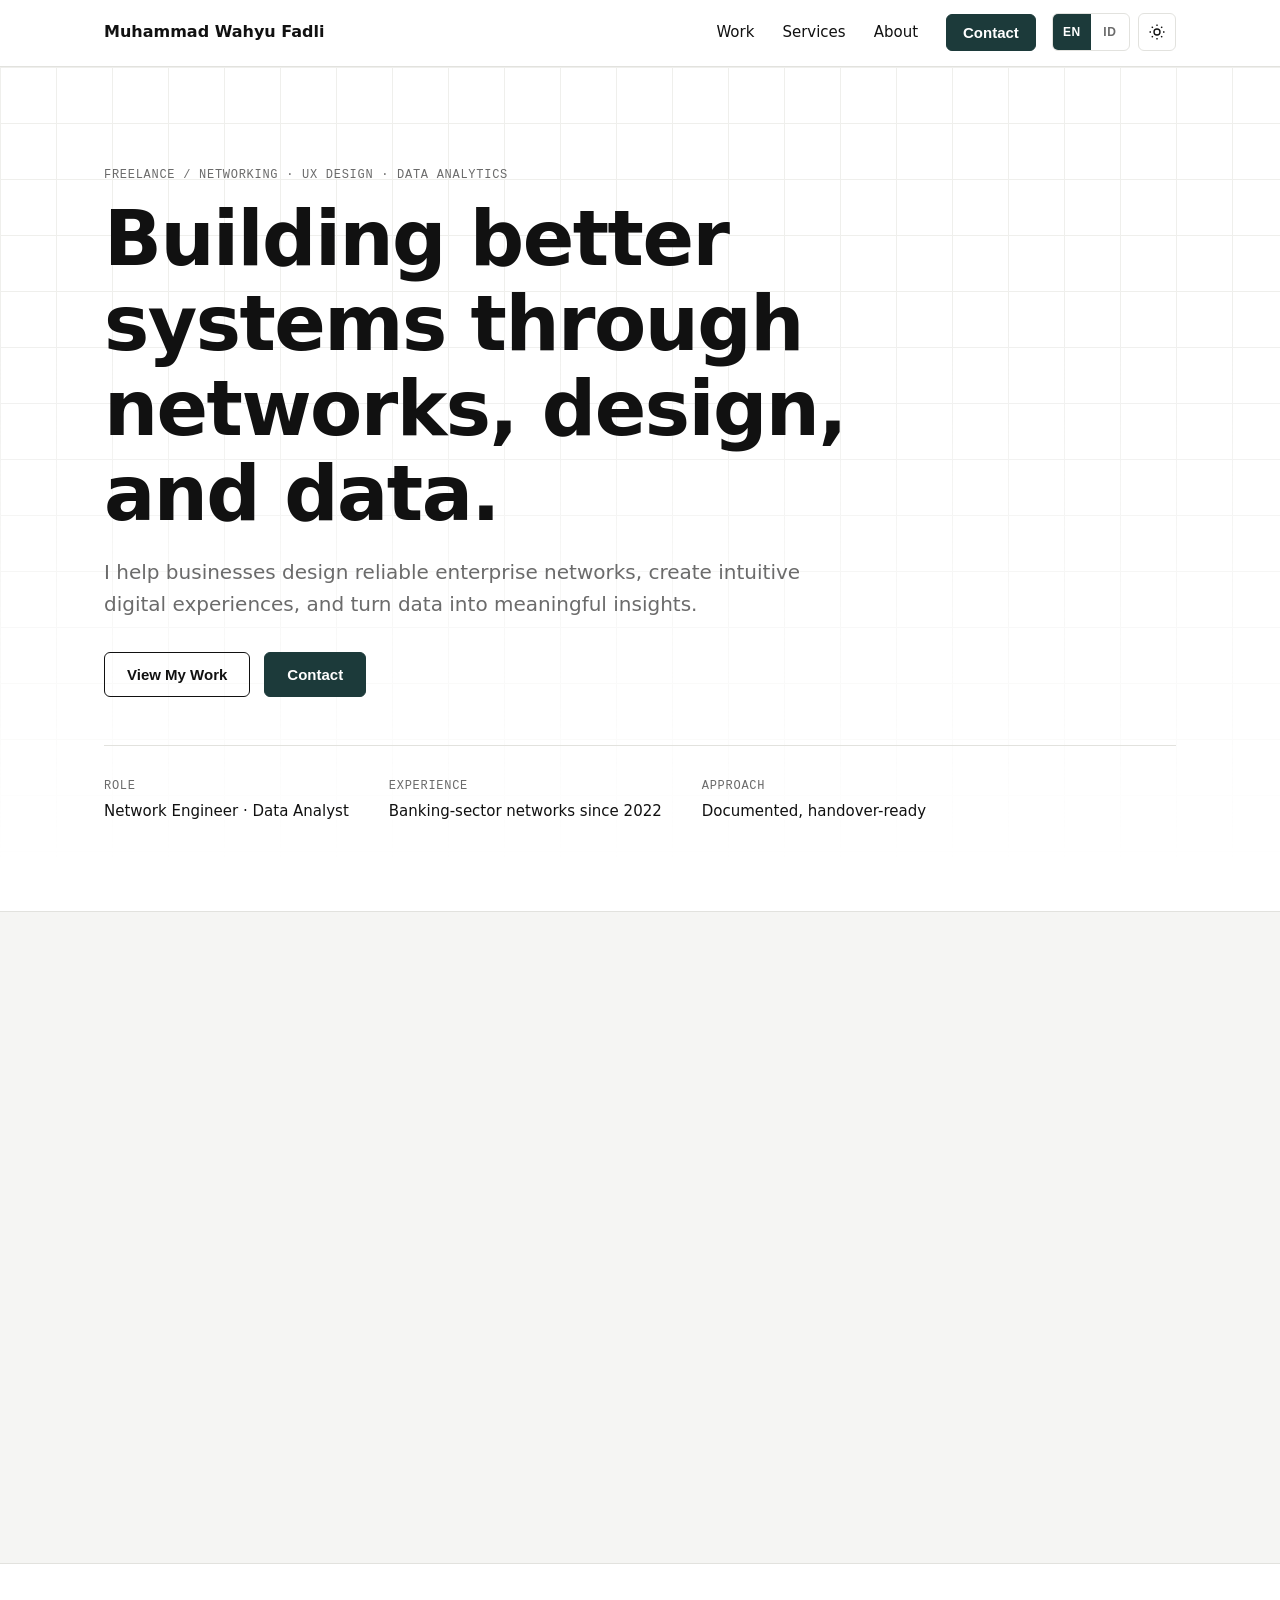
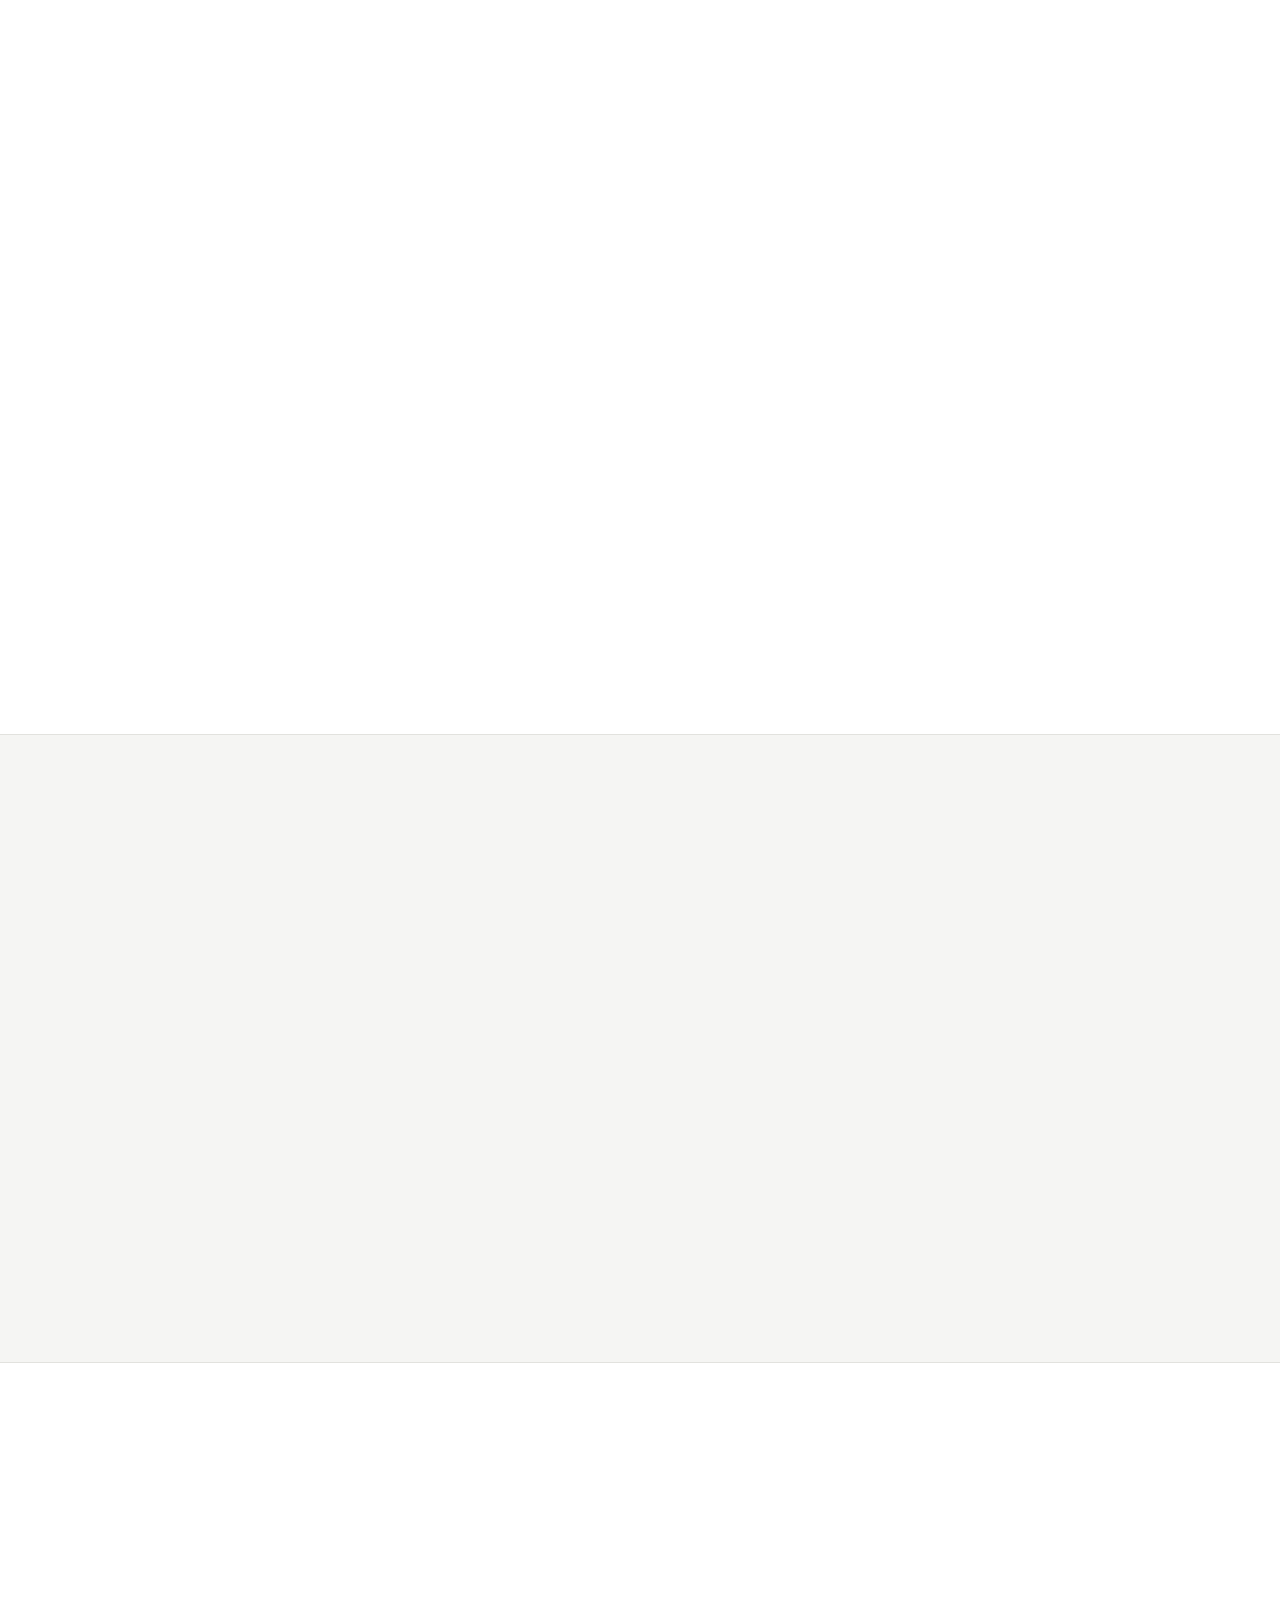
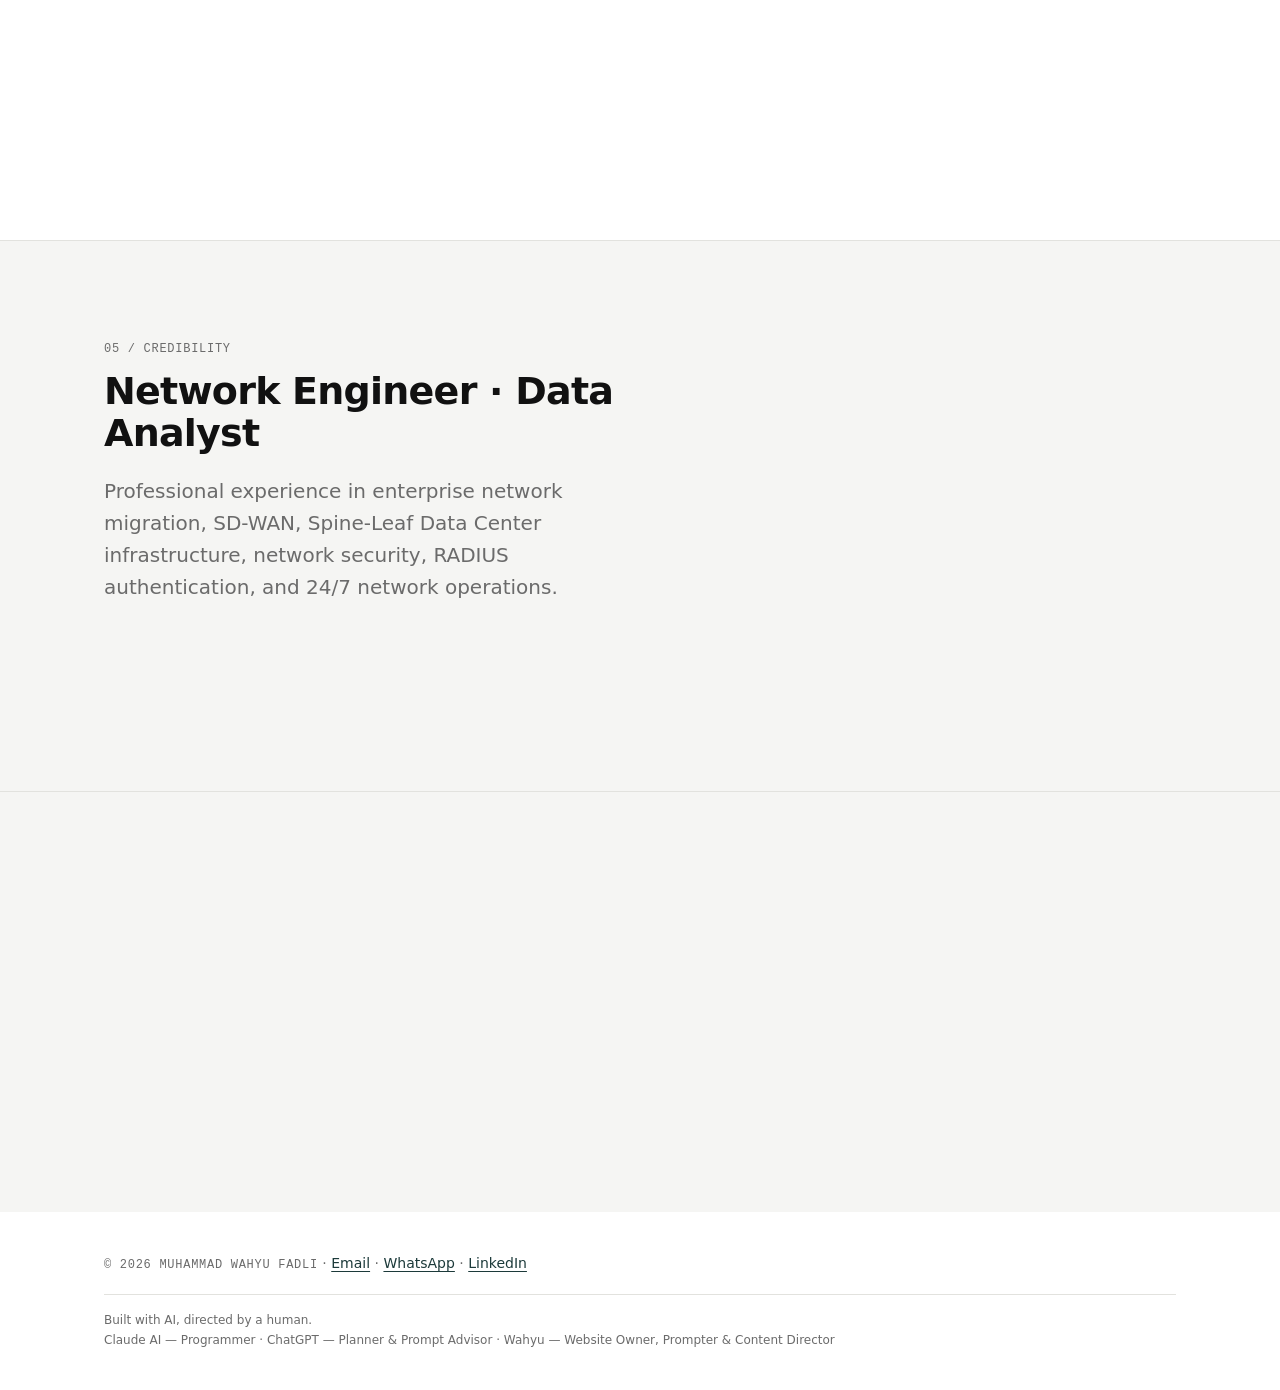
==== index.html @ 570cdfae "Initial" ====
<!DOCTYPE html>
<html lang="en">
<head>
<meta charset="utf-8">
<meta name="viewport" content="width=device-width, initial-scale=1, viewport-fit=cover">
<meta http-equiv="Content-Security-Policy" content="default-src 'none'; style-src 'self' https://fonts.googleapis.com; font-src https://fonts.gstatic.com; script-src 'self'; img-src 'self' data:; connect-src 'none'; frame-src 'none'; object-src 'none'; base-uri 'none'; form-action mailto:; upgrade-insecure-requests">
<meta name="referrer" content="strict-origin-when-cross-origin">
<title>Muhammad Wahyu Fadli — Networks, Design, Data</title>
<meta name="description" content="Freelance Network Engineer, UX designer and data analyst. Enterprise network design and migration, UX audits and research, data cleaning and visualization.">
<link rel="canonical" href="https://www.example.com/">
<meta property="og:type" content="website"><meta property="og:site_name" content="Muhammad Wahyu Fadli"><meta property="og:title" content="Muhammad Wahyu Fadli — Networks, Design, Data"><meta property="og:description" content="Freelance Network Engineer, UX designer and data analyst. Enterprise network design and migration, UX audits and research, data cleaning and visualization."><meta property="og:url" content="https://www.example.com/">
<meta name="twitter:card" content="summary">
<link rel="icon" href="assets/favicon.svg" type="image/svg+xml">
<script src="js/boot.js"></script>
<link rel="preconnect" href="https://fonts.gstatic.com" crossorigin>
<link href="https://fonts.googleapis.com/css2?family=Inter:wght@400;500;600;700&amp;display=swap" rel="stylesheet">
<link rel="stylesheet" href="css/styles.css">
<script defer src="js/config.js"></script>
<script defer src="i18n/id.js"></script>
<script defer src="js/modules/i18n.js"></script>
<script defer src="js/modules/theme.js"></script>
<script defer src="js/modules/nav.js"></script>
<script defer src="js/modules/reveal.js"></script>
<script defer src="js/modules/contact-form.js"></script>
<script defer src="js/modules/certificates.js"></script>
<script defer src="js/main.js"></script><script type="application/ld+json">{"@context": "https://schema.org", "@type": "Person", "name": "Muhammad Wahyu Fadli", "jobTitle": "Network Engineer", "email": "mailto:mwahyuf94@gmail.com", "sameAs": ["https://www.linkedin.com/in/mwahyuf"], "url": "https://www.example.com/"}</script>
</head>
<body data-page="home" data-title="">
<a class="skip" href="#main">Skip to content</a>
<header><div class="wrap bar">
<a class="logo" href="index.html">Muhammad Wahyu Fadli</a>
<nav aria-label="Main"><button class="menu" aria-expanded="false" aria-controls="nl">Menu</button>
<ul id="nl"><li><a href="work.html">Work</a></li><li><a href="services.html">Services</a></li><li><a href="about.html">About</a></li><li><a class="btn" href="contact.html">Contact</a></li></ul></nav><div class="ctl"><div class="lang" role="group" aria-label="Change language"><button type="button" data-l="en" lang="en" aria-label="English">EN</button><button type="button" data-l="id" lang="id" aria-label="Bahasa Indonesia">ID</button></div><button type="button" class="thm" id="thm" aria-label="Switch to dark mode"><svg class="sun" viewBox="0 0 24 24" fill="none" stroke="currentColor" stroke-width="1.8" aria-hidden="true"><circle cx="12" cy="12" r="4"/><path d="M12 2v2M12 20v2M2 12h2M20 12h2M5 5l1.5 1.5M17.5 17.5 19 19M5 19l1.5-1.5M17.5 6.5 19 5"/></svg><svg class="moon" viewBox="0 0 24 24" fill="none" stroke="currentColor" stroke-width="1.8" aria-hidden="true"><path d="M20 14.5A8 8 0 0 1 9.5 4 8 8 0 1 0 20 14.5z"/></svg></button></div>
</div><div id="prog" aria-hidden="true"></div></header>
<main id="main" tabindex="-1">
<section class="gridbg"><div class="wrap">
<p class="mono">Freelance / Networking · UX Design · Data Analytics</p>
<h1 class="hero">Building better systems through networks, design, and data.</h1>
<p class="lead">I help businesses design reliable enterprise networks, create intuitive digital experiences, and turn data into meaningful insights.</p>
<div class="row"><a class="btn sec" href="work.html">View My Work</a><a class="btn" href="contact.html">Contact</a></div>
<ul class="facts"><li><span class="mono">Role</span>Network Engineer · Data Analyst</li><li><span class="mono">Experience</span>Banking-sector networks since 2022</li><li><span class="mono">Approach</span>Documented, handover-ready</li></ul>
</div></section>

<section class="alt"><div class="wrap">
<p class="mono">01 / The problems I solve</p><h2>Clear answers to technical problems</h2>
<div class="grid3">
<article class="card"><h3>"Our network is hard to trust or change."</h3><p>I design, assess and document enterprise networks so changes are planned, reversible and understood by your whole team.</p></article>
<article class="card"><h3>"Our users struggle with our product."</h3><p>I research how people actually use your site or app, then design clearer flows and pages that guide them to act.</p></article>
<article class="card"><h3>"We have data but no answers."</h3><p>I clean messy datasets, find the patterns and present them as visuals people can decide from.</p></article>
</div>
<p class="mono mt-32">Where they overlap: network performance analytics · monitoring dashboard UX · data visualization interfaces</p>
</div></section>

<section><div class="wrap">
<p class="mono">02 / Selected work</p><h2>Proof, explained step by step</h2>
<p class="lead">Each case study shows the problem, my process and the outcome, so you can judge how I think before we talk.</p>
<div class="grid3"><a class="card cs" href="project-dc-migration.html"><p class="mono">Network design · Migration planning</p><h3>Enterprise Data Center Migration</h3><p>Migration of a banking customer's traditional Data Center to a Spine-Leaf architecture, covering validation and rollback planning.</p><span class="more">Details</span></a><a class="card cs" href="project-sd-wan-migration.html"><p class="mono">SD-WAN · Routing</p><h3>WAN to SD-WAN Migration</h3><p>Network-side migration of a customer Head Office from a traditional WAN to an SD-WAN solution, coordinated with the service provider.</p><span class="more">Details</span></a><a class="card cs" href="project-social-network-analysis.html"><p class="mono">Data analytics · Data visualization</p><h3>Social Network Analysis of Twitter Data</h3><p>Analysis of Twitter interactions about fuel products (BBM) to identify relationships, network patterns and influential accounts.</p><span class="more">Details</span></a>
</div></div></section>

<section class="alt"><div class="wrap">
<p class="mono">03 / Services</p><h2>What you can hire me for</h2>
<div class="grid3">
<article class="card"><p class="mono">01 / Network &amp; Enterprise</p><svg class="viz" viewBox="0 0 64 44" fill="none" stroke="currentColor" stroke-width="1.5" aria-hidden="true"><path d="M12 10 32 22 52 10M12 34 32 22 52 34M12 10v24M52 10v24"/><circle class="n" cx="12" cy="10" r="4"/><circle class="n" cx="52" cy="10" r="4"/><circle class="n" cx="12" cy="34" r="4"/><circle class="n" cx="52" cy="34" r="4"/><circle class="n" cx="32" cy="22" r="5"/></svg><ul><li>Network Design</li><li>Network Assessment</li><li>Network Migration Planning</li><li>Enterprise Network Documentation</li></ul></article>
<article class="card"><p class="mono">02 / UX Design</p><svg class="viz" viewBox="0 0 64 44" fill="none" stroke="currentColor" stroke-width="1.5" aria-hidden="true"><rect x="6" y="4" width="52" height="36" rx="2"/><path d="M6 14h52M38 22h14M38 28h14M38 34h8"/><rect class="f" x="12" y="20" width="20" height="14"/></svg><ul><li>UX Research</li><li>UX Audit</li><li>Landing Page Design</li></ul></article>
<article class="card"><p class="mono">03 / Data Analytics</p><svg class="viz" viewBox="0 0 64 44" fill="none" stroke="currentColor" stroke-width="1.5" aria-hidden="true"><path d="M6 40h52"/><rect class="b" x="10" y="22" width="9" height="18"/><rect class="b" x="24" y="10" width="9" height="30"/><rect class="b" x="38" y="16" width="9" height="24"/></svg><ul><li>Data Cleaning</li><li>Exploratory Data Analysis</li><li>Data Visualization</li></ul></article>
</div>
<div class="row"><a class="btn sec" href="services.html">See deliverables for each</a></div>
</div></section>

<section><div class="wrap">
<p class="mono">04 / How we work together</p><h2>A simple, predictable process</h2>
<ol class="proc">
<li><span class="mono">Step 1</span><h3>Discover</h3><p>A short conversation about your goal, constraints and timeline.</p></li>
<li><span class="mono">Step 2</span><h3>Analyze</h3><p>I review your environment, users or data and name the real problem.</p></li>
<li><span class="mono">Step 3</span><h3>Design</h3><p>You get a clear proposal with reasoning, scope and deliverables.</p></li>
<li><span class="mono">Step 4</span><h3>Deliver</h3><p>I produce the work and walk you through it.</p></li>
<li><span class="mono">Step 5</span><h3>Hand over</h3><p>Everything is documented so your team can run it without me.</p></li>
</ol></div></section>

<section class="alt"><div class="wrap two">
<div><p class="mono">05 / Credibility</p><h2>Network Engineer · Data Analyst</h2>
<p class="lead">Professional experience in enterprise network migration, SD-WAN, Spine-Leaf Data Center infrastructure, network security, RADIUS authentication, and 24/7 network operations.</p>
<div class="row"><a class="btn sec" href="about.html">About me</a></div></div>
<dl><dt>Network Engineer</dt><dd>PT. Swadharma Duta Data · Nov 2022 – Present</dd>
<dt>Freelance Data Analyst</dt><dd>Social Network Analysis project · Oct 2022 – Jan 2023</dd>
<dt>Certifications</dt><dd>Cisco CCNA · MikroTik MTCNA (see About for verification links)</dd>
<dt>Highlights</dt><dd><span class="tag">SD-WAN</span><span class="tag">Spine-Leaf</span><span class="tag">Disaster Recovery</span><span class="tag">802.1X / RADIUS</span><span class="tag">MoP / CRF</span><span class="tag">Data Cleaning</span></dd></dl>
</div></section>

<section class="final"><div class="wrap">
<p class="mono">06 / Next step</p><h2>Let's build something useful.</h2>
<p class="lead">Have a project, problem, or idea? Tell me a little about it and I'll reply with next steps.</p>
<div class="row"><a class="btn" href="contact.html">Contact</a></div>
</div></section>
</main>

<footer><div class="wrap"><span class="mono">© 2026 Muhammad Wahyu Fadli</span> · <a href="mailto:mwahyuf94@gmail.com">Email</a> · <a href="https://wa.me/6281377826272" target="_blank" rel="noopener noreferrer">WhatsApp</a> · <a href="https://www.linkedin.com/in/mwahyuf" target="_blank" rel="noopener noreferrer">LinkedIn</a><div class="credit"><p class="credit-lead">Built with AI, directed by a human.</p><p><span>Claude AI — Programmer</span> · <span>ChatGPT — Planner &amp; Prompt Advisor</span> · <span>Wahyu — Website Owner, Prompter &amp; Content Director</span></p></div></div></footer>
</body>
</html>
---- css/styles.css ----
/* Design tokens (colors, themes) are the :root blocks at the top. Utilities and no-JS fallbacks are at the bottom. */
:root{--ink:#111;--bg:#fff;--alt:#F5F5F3;--mut:#6B6B6B;--acc:#1C3A3A;--line:#e2e2de;--acc-t:#fff;box-sizing:border-box;padding-top:env(safe-area-inset-top,0px);padding-bottom:env(safe-area-inset-bottom,0px)}
@media(prefers-color-scheme:dark){:root:not([data-theme="light"]){--ink:#f2f2ef;--bg:#111;--alt:#1a1a19;--mut:#a0a09b;--acc:#7fb3b0;--line:#2c2c2a;--acc-t:#111}}
:root[data-theme="dark"]{--ink:#f2f2ef;--bg:#111;--alt:#1a1a19;--mut:#a0a09b;--acc:#7fb3b0;--line:#2c2c2a;--acc-t:#111}
html{scroll-padding-top:env(safe-area-inset-top,0px);scroll-behavior:smooth}
*,*::before,*::after{box-sizing:border-box}
body{margin:0;background:var(--bg);color:var(--ink);font:400 17px/1.6 Inter,system-ui,-apple-system,"Segoe UI",sans-serif}
.mono{font:500 12px/1.4 ui-monospace,SFMono-Regular,Menlo,Consolas,monospace;letter-spacing:.06em;text-transform:uppercase;color:var(--mut)}
a{color:var(--acc);text-underline-offset:3px}
:focus-visible{outline:3px solid var(--acc);outline-offset:3px}
.skip{position:absolute;left:-999px;top:0;background:var(--ink);color:var(--bg);padding:8px 12px;z-index:9}
.skip:focus{left:8px}
.wrap{max-width:1120px;margin:0 auto;padding:0 24px}
header{position:sticky;top:env(safe-area-inset-top,0px);background:var(--bg);border-bottom:1px solid var(--line);z-index:5}
.bar{display:flex;align-items:center;justify-content:space-between;height:64px}
.logo{font-weight:600;color:var(--ink);text-decoration:none;font-size:16px}
nav ul{display:flex;gap:28px;align-items:center;list-style:none;margin:0;padding:0}
nav a{color:var(--ink);text-decoration:none;font-size:15px;padding:6px 0;border-bottom:2px solid transparent}
nav a:hover{color:var(--acc)}
nav a[aria-current=page]{border-color:var(--acc);color:var(--acc);font-weight:600}
.menu{display:none;background:none;border:1px solid var(--line);color:var(--ink);padding:8px 14px;font:inherit;font-size:14px;border-radius:6px;cursor:pointer}
.btn{display:inline-flex;gap:10px;align-items:center;background:var(--acc);color:var(--acc-t);border:1px solid var(--acc);padding:13px 22px;font:600 15px Inter,sans-serif;text-decoration:none;border-radius:6px;cursor:pointer}

.btn span{transition:transform .2s}
.btn:hover span{transform:translateX(4px)}
.btn.sec{background:none;color:var(--ink);border-color:var(--ink)}
nav .btn{color:var(--acc-t);padding:9px 16px;border-bottom:1px solid var(--acc)}
section{padding:88px 0;border-bottom:1px solid var(--line)}
.alt{background:var(--alt)}
h1,h2,h3{line-height:1.12;letter-spacing:-.02em;margin:0 0 20px;font-weight:600}
.hero{font-size:clamp(40px,7vw,76px);max-width:15ch}
h1{font-size:clamp(34px,5vw,52px)}
h2{font-size:clamp(28px,3.6vw,38px)}
h3{font-size:clamp(21px,2.4vw,26px)}
.lead{font-size:clamp(17px,2vw,20px);color:var(--mut);max-width:58ch}
.row{display:flex;gap:14px;flex-wrap:wrap;margin-top:32px}
.grid3{display:grid;grid-template-columns:repeat(3,1fr);gap:24px;margin-top:40px}
.card{border:1px solid var(--line);background:var(--bg);padding:28px;border-radius:4px;transition:border-color .2s}
.card:hover{border-color:var(--acc)}
.card ul{padding-left:18px;margin:14px 0}
.tag{display:inline-block;border:1px solid var(--acc);color:var(--acc);font-size:12px;padding:2px 9px;border-radius:99px;margin:0 6px 6px 0}
.ph{border:1px dashed var(--mut);color:var(--mut);padding:2px 8px;font-size:12px;border-radius:3px}

details{border-top:1px solid var(--line);padding:22px 0}
details:last-of-type{border-bottom:1px solid var(--line)}
summary{cursor:pointer;list-style:none;display:flex;justify-content:space-between;gap:16px;align-items:baseline;font-size:22px;font-weight:600}
summary::after{content:"+";font-weight:400}
details[open] summary::after{content:"–"}
.steps{display:flex;flex-wrap:wrap;gap:8px;margin:18px 0}
.steps li{list-style:none;border:1px solid var(--line);padding:6px 12px;font-size:14px;border-radius:4px}
.two{display:grid;grid-template-columns:1fr 1fr;gap:48px}
dl{margin:0}
dt{font-weight:600;margin-top:18px}
dd{margin:4px 0 0;color:var(--mut)}
label{display:block;font-weight:600;font-size:15px;margin:22px 0 6px}
input,select,textarea{width:100%;font:inherit;padding:12px;background:var(--bg);color:var(--ink);border:1px solid var(--mut);border-radius:6px}
textarea{min-height:150px;resize:vertical}
.err{color:#b3261e;font-size:14px;margin-top:6px;min-height:0}
:root[data-theme="dark"] .err{color:#ff8a80}
@media(prefers-color-scheme:dark){:root:not([data-theme="light"]) .err{color:#ff8a80}}
input[aria-invalid=true],select[aria-invalid=true],textarea[aria-invalid=true]{border-color:#b3261e;border-width:2px}
.hp{position:absolute;left:-9999px}
footer{padding:40px 0;color:var(--mut);font-size:14px}
@media(max-width:820px){.grid3,.two{grid-template-columns:1fr;gap:20px}
section{padding:56px 0}
.menu{display:block}
nav ul{display:none;position:absolute;left:0;right:0;top:64px;background:var(--bg);flex-direction:column;align-items:flex-start;padding:16px 24px 24px;border-bottom:1px solid var(--line);gap:16px}
nav ul.open{display:flex}}
@media(prefers-reduced-motion:reduce){*{transition:none!important;scroll-behavior:auto!important}}
.facts{display:flex;gap:40px;flex-wrap:wrap;list-style:none;padding:32px 0 0;margin:48px 0 0;border-top:1px solid var(--line)}
.facts li{font-size:15px}
.facts .mono{display:block;margin-bottom:4px}
.cs{display:block;text-decoration:none;color:var(--ink)}
.cs span{color:var(--acc);font-weight:600}
.cs:hover span{text-decoration:underline}
.proc{display:grid;grid-template-columns:repeat(5,1fr);gap:20px;list-style:none;padding:0;margin:40px 0 0}
.proc li{border-top:2px solid var(--ink);padding-top:16px}
.proc h3{font-size:20px;margin:6px 0 8px}
.proc p{color:var(--mut);font-size:15px;margin:0}
.final{background:var(--alt);border-bottom:0}
@media(max-width:820px){.proc{grid-template-columns:1fr}
.facts{gap:20px}}
.portrait{margin:32px 0 0}
.portrait img{display:block;width:100%;max-width:320px;height:auto;border-radius:4px;border:1px solid var(--line)}
.ctcs{display:grid;gap:12px;margin-top:28px}
.ctc{display:flex;gap:16px;align-items:center;border:1px solid var(--line);padding:16px 20px;border-radius:4px;color:var(--ink);text-decoration:none;transition:border-color .2s}
.ctc:hover{border-color:var(--acc)}
.ctc .ic{color:var(--acc);flex:none}
.ctc b{display:block}
.ctc small{color:var(--mut);font-size:14px}
details ul{margin:14px 0 0;padding-left:20px;color:var(--mut)}
details li{margin-bottom:8px}

dialog{border:1px solid var(--line);background:var(--bg);color:var(--ink);padding:16px;max-width:94vw;max-height:94vh;border-radius:6px;text-align:center}
dialog::backdrop{background:rgba(0,0,0,.6)}
dialog img{display:block;max-width:100%;max-height:72vh;width:auto;height:auto;margin:0 auto 16px}

header{transition:background-color .3s ease-out}
header .bar{transition:height .3s ease-out}
header.sm{background:color-mix(in srgb,var(--bg) 82%,transparent);-webkit-backdrop-filter:blur(10px);backdrop-filter:blur(10px)}
header.sm .bar{height:52px}
#prog{height:2px;background:var(--acc);transform:scaleX(0);transform-origin:left;opacity:0;transition:opacity .3s}
#prog.on{opacity:1}
.btn{transition:background-color .2s ease-out,border-color .2s,color .2s}
.btn:hover{background:color-mix(in srgb,var(--acc) 88%,var(--ink))}
.btn.sec:hover{background:none;border-color:var(--acc);color:var(--acc)}
.card{position:relative;transition:border-color .25s ease-out,transform .25s ease-out,box-shadow .25s ease-out}
.viz{position:absolute;top:22px;right:22px;width:64px;height:44px;color:var(--mut);opacity:.55;transition:opacity .25s,color .25s}
.card:hover .viz,.card:focus-within .viz{opacity:1;color:var(--acc)}
.viz .n{fill:var(--bg);transition:fill .25s}
.card:hover .viz .n{fill:currentColor}
.viz .f{fill:transparent;transition:fill .25s}
.card:hover .viz .f{fill:currentColor;fill-opacity:.25}
.viz .b{fill:currentColor;fill-opacity:.15;transform-box:fill-box;transform-origin:bottom;transform:scaleY(.65);transition:transform .3s ease-out}
.card:hover .viz .b,.card:focus-within .viz .b{transform:scaleY(1)}
.cs:hover,.cs:focus-visible{transform:translateY(-2px);box-shadow:0 10px 24px -14px rgba(0,0,0,.35)}
.cs i{display:inline-block;font-style:normal;transition:transform .2s ease-out}
.cs:hover i{transform:translateX(4px)}
.gridbg{position:relative}
.gridbg::before{content:"";position:absolute;inset:0;pointer-events:none;opacity:.55;background-image:linear-gradient(var(--line) 1px,transparent 1px),linear-gradient(90deg,var(--line) 1px,transparent 1px);background-size:56px 56px;-webkit-mask-image:linear-gradient(#000 30%,transparent 95%);mask-image:linear-gradient(#000 30%,transparent 95%)}
.gridbg .wrap{position:relative}
.story{display:grid;grid-template-columns:1fr auto 1fr;gap:24px;align-items:center;border:1px solid var(--line);padding:24px;margin:20px 0;color:var(--mut)}
.story svg{display:block;width:100%;max-width:200px;height:auto;color:var(--ink)}
.story figcaption{font-size:14px;margin-top:8px}
.arr{text-align:center;color:var(--acc);font-size:26px}
.arr small{display:block;font-size:12px;color:var(--mut);max-width:14ch;margin:0 auto}
.story .note{grid-column:1/-1;margin:0}
.flow{display:grid;grid-template-columns:repeat(5,1fr);gap:14px;list-style:none;padding:0;margin:20px 0}
.flow li{border-top:2px solid var(--acc);padding-top:10px;font-size:14px;color:var(--mut)}
.flow b{display:block;color:var(--ink);font-size:15px;margin-bottom:2px}
@media(max-width:820px){nav ul{top:100%}
.story,.flow{grid-template-columns:1fr}
.arr{transform:rotate(90deg);margin:8px 0}
.viz{width:52px}}
@keyframes rise{from{opacity:0;transform:translateY(14px)}
to{opacity:1;transform:none}}
@keyframes fade{from{opacity:0}
to{opacity:1}}
@media(prefers-reduced-motion:no-preference){
header{animation:fade .45s ease-out both}

[data-page=home] main>section:first-child .wrap>*{animation:rise .5s ease-out both}
[data-page=home] main>section:first-child .wrap>:nth-child(1){animation-delay:.08s}
[data-page=home] main>section:first-child .wrap>:nth-child(2){animation-delay:.16s}
[data-page=home] main>section:first-child .wrap>:nth-child(3){animation-delay:.26s}
[data-page=home] main>section:first-child .wrap>:nth-child(4){animation-delay:.36s}
[data-page=home] main>section:first-child .wrap>:nth-child(5){animation-delay:.44s}
.mo .rv{opacity:0;transform:translateY(12px);transition:opacity .55s ease-out,transform .55s ease-out}
.mo .rv.in{opacity:1;transform:none}
.mo .card.rv.in{transition:opacity .55s ease-out,transform .25s ease-out,border-color .25s ease-out,box-shadow .25s ease-out}
.mo .cs.rv.in:hover,.mo .cs.rv.in:focus-visible{transform:translateY(-2px)}
.mo .st .l{stroke-dasharray:80;stroke-dashoffset:80;transition:stroke-dashoffset .8s ease-out .3s}
.mo .st.in .l{stroke-dashoffset:0}}
@media(prefers-reduced-motion:reduce){*,*::before,*::after{animation:none!important;transition:none!important}
.rv{opacity:1!important;transform:none!important}}
.lp body{visibility:hidden}
.logo{margin-right:auto;min-width:0;overflow:hidden;text-overflow:ellipsis;white-space:nowrap}
.bar{gap:16px}
.ctl{display:flex;gap:8px;align-items:center}
.lang{display:flex;border:1px solid var(--line);border-radius:6px;overflow:hidden}
.lang button{background:none;border:0;color:var(--mut);font:600 12px Inter,sans-serif;letter-spacing:.06em;padding:8px 10px;min-width:38px;min-height:36px;cursor:pointer;transition:background-color .2s,color .2s}
.lang button[aria-pressed=true]{background:var(--ink);color:var(--bg)}
.lang button:hover:not([aria-pressed=true]){color:var(--acc)}
.thm{width:38px;height:38px;display:grid;place-items:center;background:none;border:1px solid var(--line);border-radius:6px;color:var(--ink);cursor:pointer;transition:border-color .2s,color .2s}
.thm:hover{border-color:var(--acc);color:var(--acc)}
.thm svg{width:18px;height:18px}
.thm .moon{display:none}
[data-eff=dark] .thm .sun{display:none}
[data-eff=dark] .thm .moon{display:block}
@media(max-width:820px){.ctl{order:1}
nav{order:2}
.lang button{padding:8px;min-width:34px}
.bar{gap:10px}
.logo{font-size:15px}}
.sk h3{font-size:18px;margin-bottom:12px}
.btn svg{flex:none}

/* Utilities (replace inline styles so the CSP needs no unsafe-inline) */
.mt-0{margin-top:0}.mt-16{margin-top:16px}.mt-20{margin-top:20px}.mt-32{margin-top:32px}.mt-40{margin-top:40px}
.grid-2{grid-template-columns:repeat(2,1fr)}.cert-row{margin-top:16px;align-items:center}
@media(max-width:820px){.grid3.grid-2{grid-template-columns:1fr}}

/* Progressive enhancement: without JS the menu stays open and visible */
html:not(.js) .menu{display:none!important}
html:not(.js) .bar{height:auto;flex-wrap:wrap;padding:8px 0}
html:not(.js) nav ul{display:flex!important;position:static;flex-direction:row;flex-wrap:wrap;border:0;padding:0}

/* Cross-document page transition (progressive enhancement) */
@media(prefers-reduced-motion:no-preference){@view-transition{navigation:auto}::view-transition-old(root),::view-transition-new(root){animation-duration:.3s}}

/* Footer credit: deliberately quiet, below the contact links */
.credit{margin-top:20px;padding-top:16px;border-top:1px solid var(--line);font-size:12px;line-height:1.6;color:var(--mut)}
.credit p{margin:0}.credit-lead{font-weight:500}

/* CTA and button states (primary hover is deeper teal in both themes; secondary stays neutral) */
:root{--acc-h:#122828;--acc-ht:#fff;--sh:rgba(0,0,0,.28)}
@media(prefers-color-scheme:dark){:root:not([data-theme="light"]){--acc-h:#6aa29f;--acc-ht:#0a0a0a;--sh:rgba(0,0,0,.6)}}
:root[data-theme="dark"]{--acc-h:#6aa29f;--acc-ht:#0a0a0a;--sh:rgba(0,0,0,.6)}
.sr{position:absolute;width:1px;height:1px;overflow:hidden;clip:rect(0 0 0 0);white-space:nowrap}
.btn{transition:background-color .2s ease-out,border-color .2s ease-out,color .2s ease-out,transform .2s ease-out,box-shadow .2s ease-out}
.btn:not(.sec):hover{background:var(--acc-h);border-color:var(--acc-h);color:var(--acc-ht);transform:translateY(-1px);box-shadow:0 6px 14px -8px var(--sh)}
.btn:not(.sec):active{transform:none;box-shadow:none}
.btn.sec:hover{background:var(--alt);border-color:var(--ink);color:var(--ink)}
.btn:disabled,.btn[aria-disabled=true]{background:var(--alt);border-color:var(--line);color:var(--mut);opacity:.7;cursor:not-allowed;transform:none;box-shadow:none}
nav a.btn[aria-current=page]{color:var(--acc-t);border-color:var(--acc)}
.tl{display:inline-flex;gap:6px;align-items:center;align-self:center;color:var(--ink);font-weight:600;font-size:15px;text-decoration:underline;text-decoration-color:var(--mut);text-underline-offset:4px;transition:text-decoration-color .2s ease-out}
.tl:hover{text-decoration-color:var(--acc)}
.ext{width:14px;height:14px;flex:none;transition:transform .2s ease-out}.tl:hover .ext{transform:translate(2px,-2px)}
.ctc{transition:border-color .25s ease-out,background-color .25s ease-out}.ctc .ic{transition:transform .25s ease-out}.ctc b{transition:color .25s ease-out}
.ctc:hover,.ctc:focus-visible{border-color:color-mix(in srgb,var(--ink) 38%,var(--line));background:var(--alt)}.ctc:hover .ic,.ctc:focus-visible .ic{transform:scale(1.08)}.ctc:hover b,.ctc:focus-visible b{color:var(--acc)}
.lang button[aria-pressed=true]{background:var(--acc);color:var(--acc-t)}
.cs .more{color:var(--ink);font-weight:600;text-decoration:underline;text-decoration-color:var(--mut);text-underline-offset:4px}.cs:hover .more{text-decoration-color:var(--acc)}
@media(prefers-reduced-motion:reduce){.btn:hover,.cs:hover,.ctc:hover .ic,.ext{transform:none!important}}

/* Work index cards and project detail pages */
.pcard{display:flex;flex-direction:column;gap:12px}.pcard p{margin:0}.pcard h2{font-size:22px;line-height:1.25;margin:0}.pcard .tags{margin-top:auto}.pcard .btn{align-self:flex-start;margin-top:4px}
.crumb{display:flex;gap:8px;flex-wrap:wrap;font-size:14px;color:var(--mut);margin-bottom:24px}.crumb a{color:var(--mut)}.crumb a:hover{color:var(--ink)}.crumb [aria-current]{color:var(--ink)}
.psec{display:grid;grid-template-columns:240px 1fr;gap:40px;padding:32px 0;border-top:1px solid var(--line)}.psec h2{font-size:22px;margin:0}.psec p{margin:0 0 12px}.psec ul{margin:0;padding-left:20px}.psec .mono{margin-bottom:8px}
.ptags .tag{margin-bottom:6px}
@media(max-width:820px){.psec{grid-template-columns:1fr;gap:12px;padding:28px 0}}
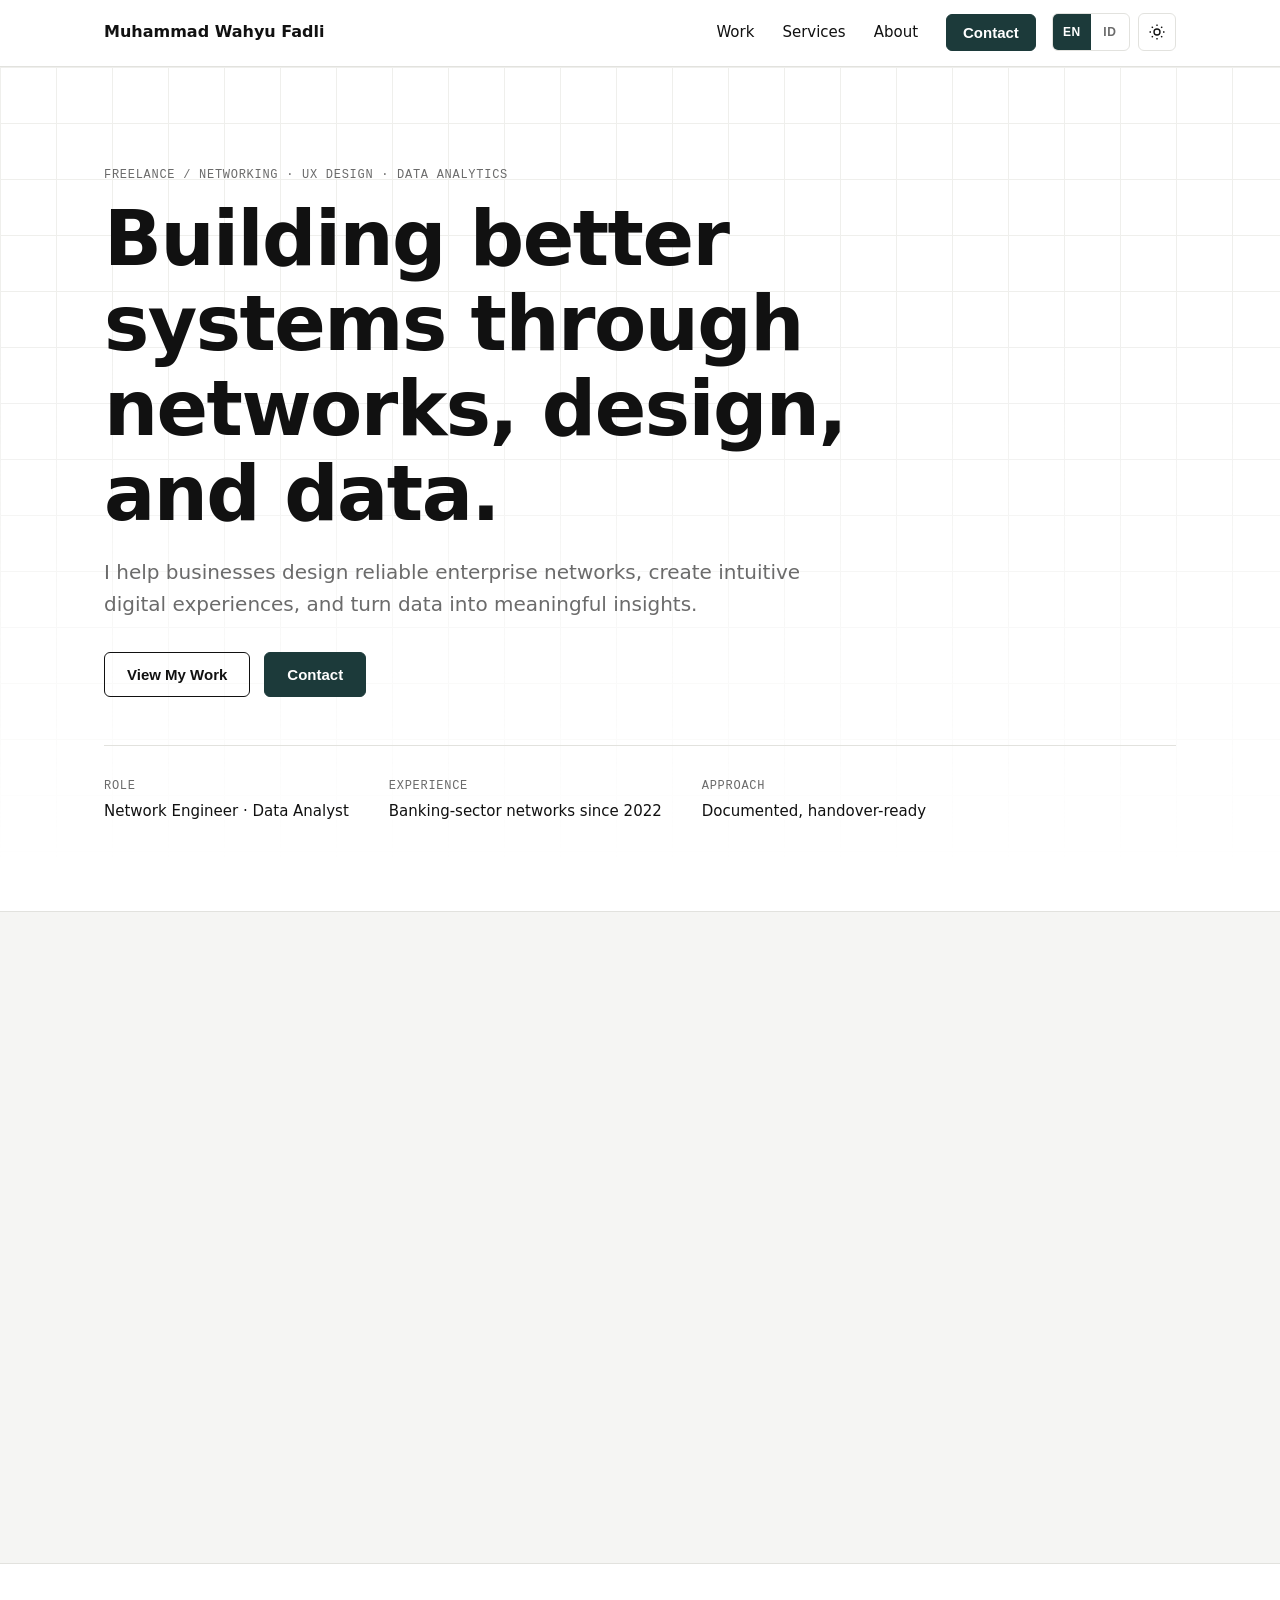
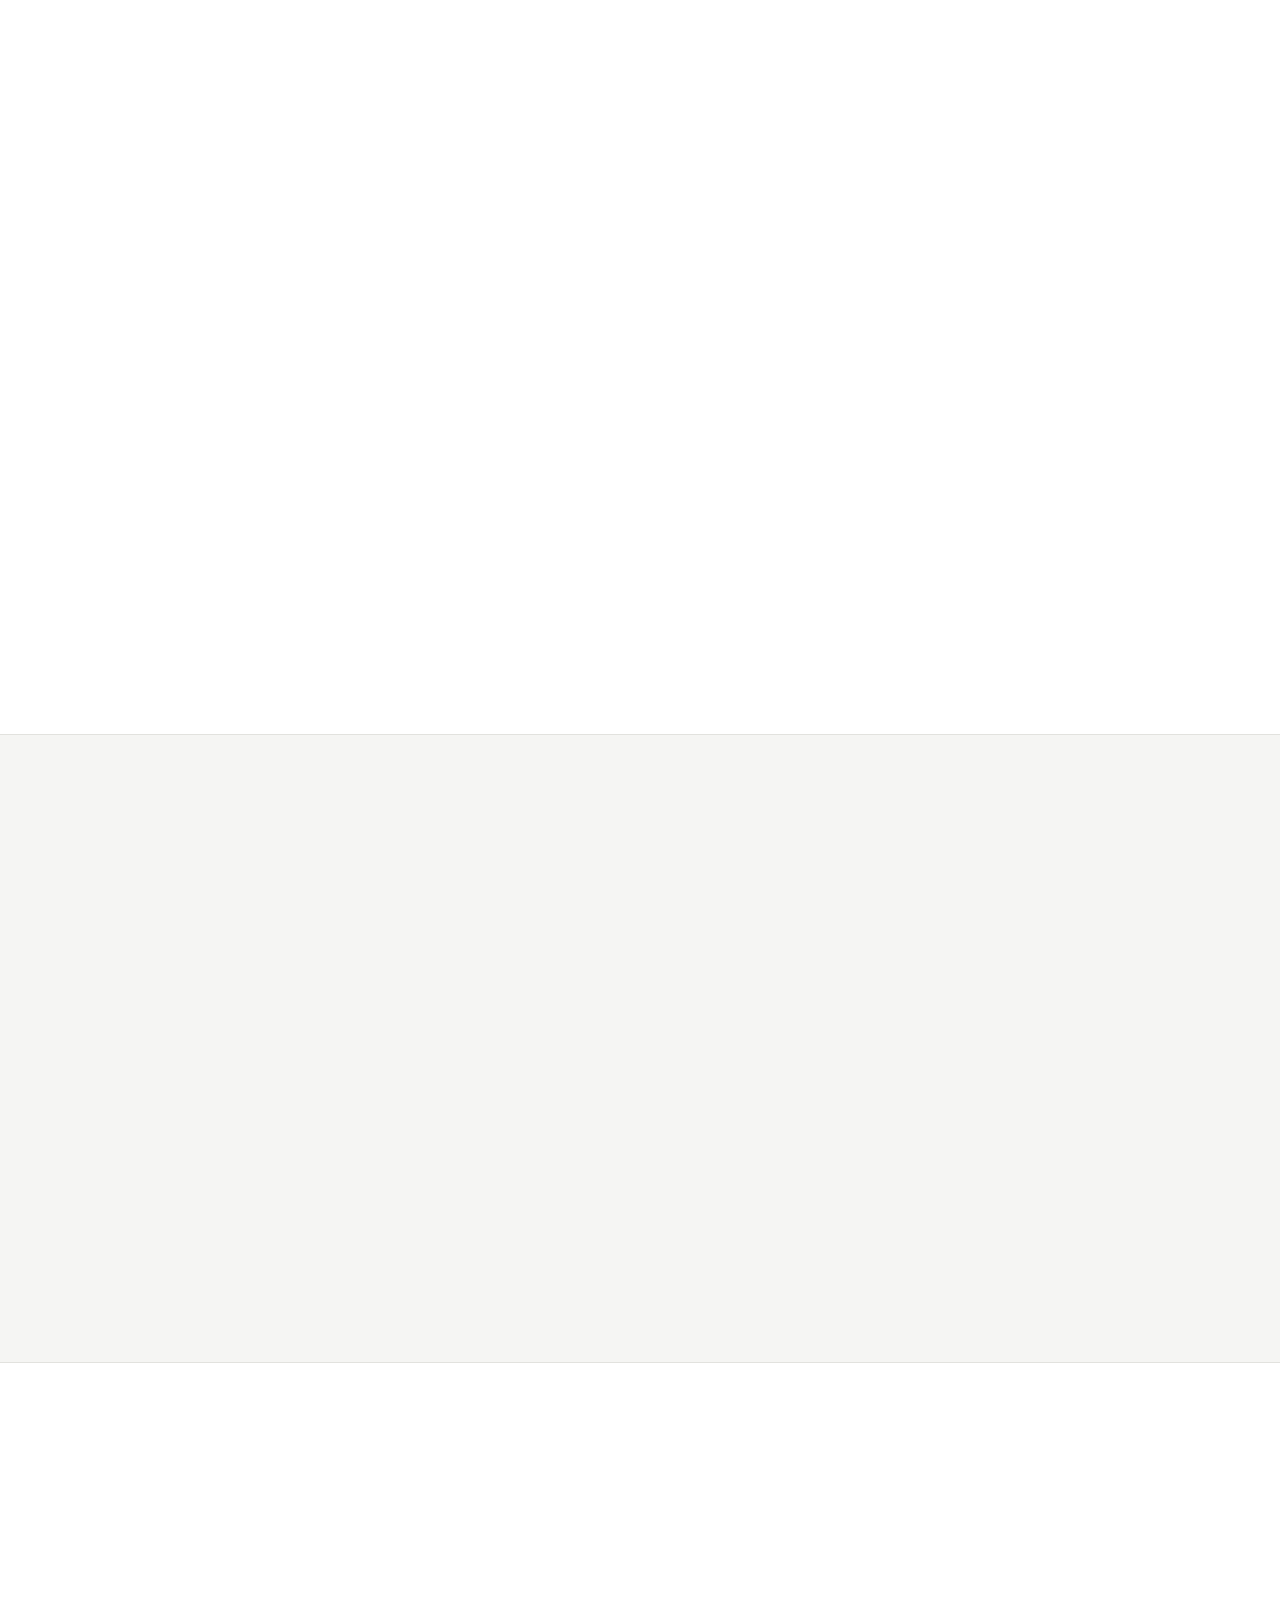
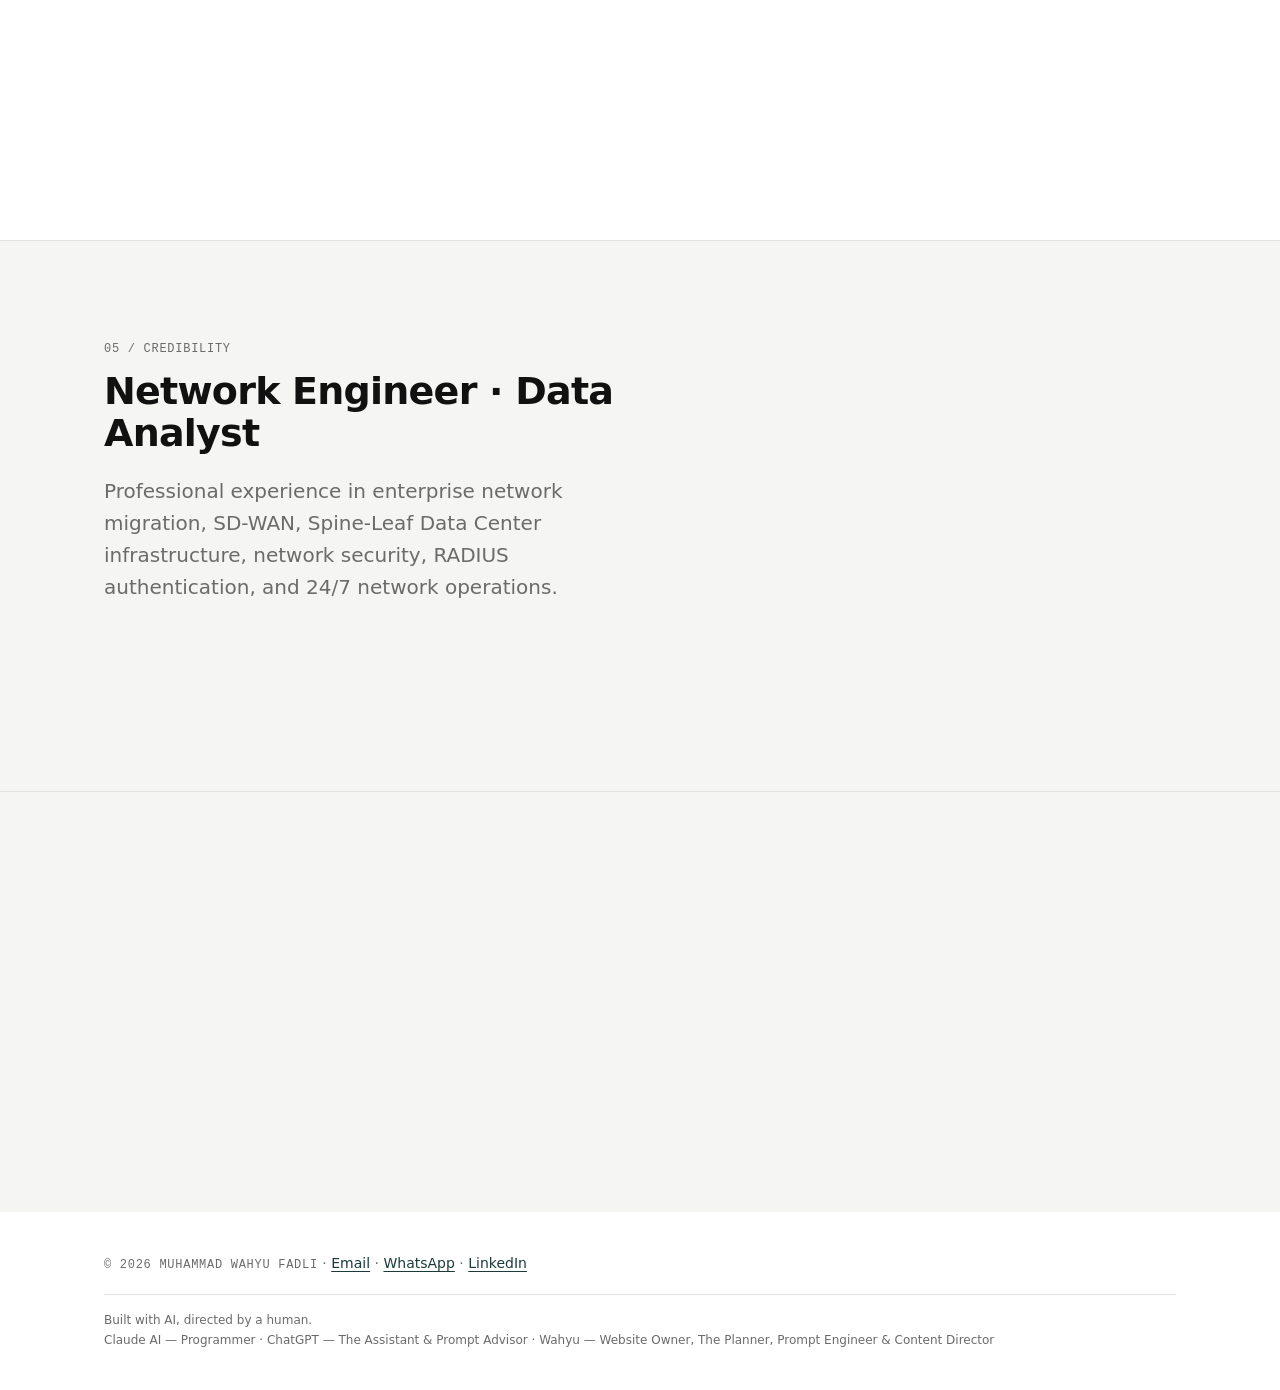
==== commit 60486ac3: "Update MY Portfolio Website 10:01" ====
--- a/index.html
+++ b/index.html
@@ -3,7 +3,7 @@
 <head>
 <meta charset="utf-8">
 <meta name="viewport" content="width=device-width, initial-scale=1, viewport-fit=cover">
-<meta http-equiv="Content-Security-Policy" content="default-src 'none'; style-src 'self' https://fonts.googleapis.com; font-src https://fonts.gstatic.com; script-src 'self'; img-src 'self' data:; connect-src 'none'; frame-src 'none'; object-src 'none'; base-uri 'none'; form-action mailto:; upgrade-insecure-requests">
+<meta http-equiv="Content-Security-Policy" content="default-src 'none'; style-src 'self' https://fonts.googleapis.com; font-src https://fonts.gstatic.com; script-src 'self'; img-src 'self' data:; connect-src https://formspree.io; frame-src 'none'; object-src 'none'; base-uri 'none'; form-action 'none'; upgrade-insecure-requests">
 <meta name="referrer" content="strict-origin-when-cross-origin">
 <title>Muhammad Wahyu Fadli — Networks, Design, Data</title>
 <meta name="description" content="Freelance Network Engineer, UX designer and data analyst. Enterprise network design and migration, UX audits and research, data cleaning and visualization.">
@@ -94,6 +94,6 @@
 </div></section>
 </main>
 
-<footer><div class="wrap"><span class="mono">© 2026 Muhammad Wahyu Fadli</span> · <a href="mailto:mwahyuf94@gmail.com">Email</a> · <a href="https://wa.me/6281377826272" target="_blank" rel="noopener noreferrer">WhatsApp</a> · <a href="https://www.linkedin.com/in/mwahyuf" target="_blank" rel="noopener noreferrer">LinkedIn</a><div class="credit"><p class="credit-lead">Built with AI, directed by a human.</p><p><span>Claude AI — Programmer</span> · <span>ChatGPT — Planner &amp; Prompt Advisor</span> · <span>Wahyu — Website Owner, Prompter &amp; Content Director</span></p></div></div></footer>
+<footer><div class="wrap"><span class="mono">© 2026 Muhammad Wahyu Fadli</span> · <a href="mailto:mwahyuf94@gmail.com">Email</a> · <a href="https://wa.me/6281377826272" target="_blank" rel="noopener noreferrer">WhatsApp</a> · <a href="https://www.linkedin.com/in/mwahyuf" target="_blank" rel="noopener noreferrer">LinkedIn</a><div class="credit"><p class="credit-lead">Built with AI, directed by a human.</p><p><span>Claude AI — Programmer</span> · <span>ChatGPT — The Assistant &amp; Prompt Advisor</span> · <span>Wahyu — Website Owner, The Planner, Prompt Engineer &amp; Content Director</span></p></div></div></footer>
 </body>
 </html>
--- a/css/styles.css
+++ b/css/styles.css
@@ -218,3 +218,13 @@
 .psec{display:grid;grid-template-columns:240px 1fr;gap:40px;padding:32px 0;border-top:1px solid var(--line)}.psec h2{font-size:22px;margin:0}.psec p{margin:0 0 12px}.psec ul{margin:0;padding-left:20px}.psec .mono{margin-bottom:8px}
 .ptags .tag{margin-bottom:6px}
 @media(max-width:820px){.psec{grid-template-columns:1fr;gap:12px;padding:28px 0}}
+
+/* Contact form notices, privacy note, and busy button */
+.note{font-size:14px;color:var(--mut);margin:16px 0 0}
+.notice{border:1px solid var(--line);border-left-width:4px;border-radius:4px;background:var(--alt);padding:16px 18px;margin-top:20px}
+.notice[hidden]{display:none}.notice p{margin:0}.notice-title{font-weight:600;margin-bottom:4px!important}
+.notice-ok{border-left-color:var(--acc)}.notice-err{border-left-color:#b3261e}
+:root[data-theme="dark"] .notice-err{border-left-color:#ff8a80}
+@media(prefers-color-scheme:dark){:root:not([data-theme="light"]) .notice-err{border-left-color:#ff8a80}}
+.btn .lbl[hidden],.btn .lbl-busy[hidden]{display:none}
+html:not(.js) #f{display:none}
